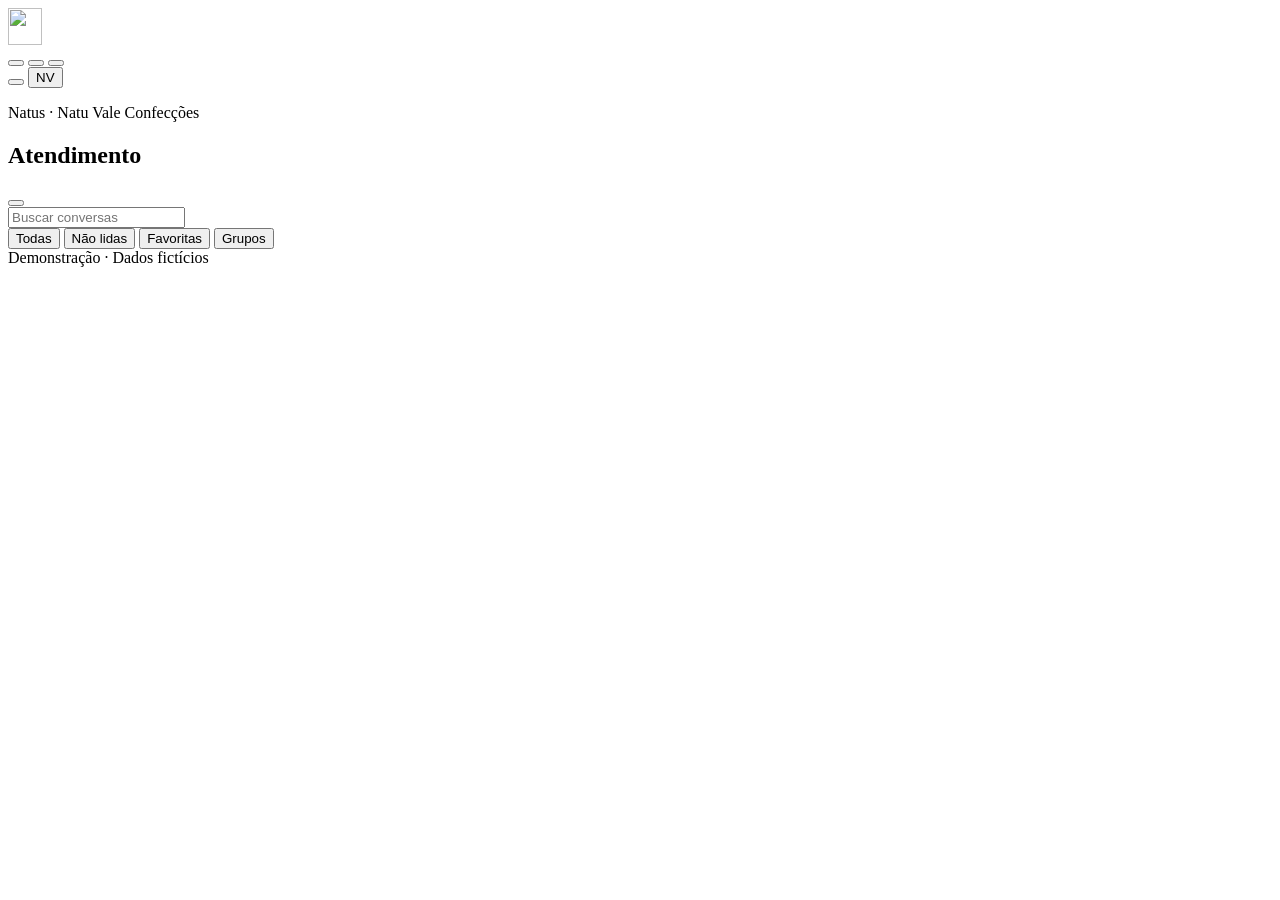
==== ChatBoot/interface/index.html @ 9f88e14d "Ok" ====
<!doctype html>
<html lang="pt-BR">
<head>
  <meta charset="utf-8">
  <meta name="viewport" content="width=device-width, initial-scale=1, viewport-fit=cover">
  <meta name="theme-color" content="#215037">
  <title>Natus · Atendimento Natu Vale</title>
  <link rel="icon" href="/favicon-natu-vale-circular.svg?v=3" type="image/svg+xml">
  <link rel="stylesheet" href="/interface/fonts.css">
  <link rel="stylesheet" href="/interface/styles.css">
  <script type="module" src="/interface/app.mjs"></script>
</head>
<body>
  <div class="app" id="app" data-view="list">
    <nav class="rail" aria-label="Navegação do Natus">
      <a class="brand-symbol" href="/interface/" aria-label="Natus — início"><img src="/logo-carregamento.svg" alt="" width="34" height="37"></a>
      <div class="rail-links">
        <button class="rail-button" type="button" data-nav="inbox" data-icon="chat" title="Caixa de entrada" aria-label="Caixa de entrada" aria-current="page"></button>
        <button class="rail-button" type="button" data-nav="archived" data-icon="archive" title="Arquivadas" aria-label="Arquivadas"></button>
        <button class="rail-button" type="button" data-nav="settings" data-icon="settings" title="Preferências" aria-label="Preferências"></button>
      </div>
      <button class="rail-button theme" id="theme" type="button" data-icon="moon" aria-label="Ativar modo escuro" title="Alternar tema"></button>
      <button class="profile" id="profile" type="button" aria-label="Perfil da equipe" title="Perfil da equipe">NV</button>
    </nav>

    <aside class="inbox" aria-label="Lista de conversas">
      <div class="inbox-top">
        <div class="inbox-title">
          <div><p class="product-name">Natus <span>·</span> Natu Vale Confecções</p><h1 id="inbox-title">Atendimento</h1></div>
          <button class="button icon-button new-chat" type="button" id="new-chat" data-icon="plus" aria-label="Nova conversa" title="Nova conversa"></button>
        </div>
        <label class="search" for="search"><span data-icon="search" aria-hidden="true"></span><input id="search" type="search" aria-label="Buscar conversas" placeholder="Buscar conversas" autocomplete="off"></label>
        <div class="filters" id="filters" role="group" aria-label="Filtrar conversas">
          <button type="button" data-filter="all" aria-pressed="true">Todas</button>
          <button type="button" data-filter="unread" aria-pressed="false">Não lidas</button>
          <button type="button" data-filter="favorite" aria-pressed="false">Favoritas</button>
          <button type="button" data-filter="group" aria-pressed="false">Grupos</button>
        </div>
      </div>
      <div class="queue" id="queue"></div>
      <footer class="inbox-footer"><span class="demo-dot" aria-hidden="true"></span> Demonstração <span aria-hidden="true">·</span> Dados fictícios</footer>
    </aside>

    <main class="conversation" aria-label="Conversa">
      <header class="conversation-head" id="conversation-head" hidden>
        <button class="button icon-button back" type="button" id="back" data-icon="back" aria-label="Voltar para conversas"></button>
        <div class="contact" id="contact"></div>
        <div class="conversation-actions">
          <button class="button icon-button" type="button" id="thread-search-toggle" data-icon="search" aria-label="Buscar na conversa" aria-expanded="false" aria-controls="thread-search" title="Buscar na conversa"></button>
          <button class="button icon-button" type="button" id="info" data-icon="info" aria-label="Detalhes da conversa" title="Detalhes da conversa"></button>
          <details class="dropdown" id="thread-menu">
            <summary class="button icon-button" data-icon="more" aria-label="Mais ações" title="Mais ações"></summary>
            <div class="menu" id="thread-actions"></div>
          </details>
        </div>
      </header>
      <div class="thread-search" id="thread-search" hidden>
        <label class="search" for="find-message"><span data-icon="search" aria-hidden="true"></span><input type="search" id="find-message" aria-label="Buscar mensagens" placeholder="Buscar mensagens" autocomplete="off"></label>
        <span id="search-result" role="status"></span>
      </div>
      <div class="conversation-stage">
        <div class="workspace-empty" id="workspace-empty" hidden>
          <img src="/logo-natu-vale.png" alt="" width="64" height="69">
          <h2>Selecione uma conversa</h2>
          <p>O histórico e as ferramentas de atendimento aparecem aqui.</p>
        </div>
        <div class="timeline" id="timeline" role="log" aria-label="Histórico de mensagens" tabindex="0"></div>
      </div>
      <footer class="conversation-foot" id="conversation-foot" hidden>
        <div class="reply-strip" id="replies" aria-label="Respostas rápidas">
          <span>Atalhos</span>
          <button type="button" data-reply="Olá! Como podemos ajudar?">Saudação</button>
          <button type="button" data-reply="Para preparar a proposta, pode informar a quantidade e a data desejada?">Pedir informações</button>
          <button type="button" data-reply="Obrigada pelo contato. Seguimos à disposição!">Agradecer</button>
        </div>
        <form id="composer" class="composer">
          <div class="pending-attachment" id="pending-attachment" hidden></div>
          <details class="dropdown composer-dropdown" id="composer-tools">
            <summary class="button icon-button" data-icon="plus" aria-label="Adicionar à mensagem" title="Adicionar à mensagem"></summary>
            <div class="menu composer-menu">
              <button id="attach" type="button" data-icon="clip">Anexar arquivo</button>
              <div class="emoji-list" role="group" aria-label="Emojis">
                <button type="button" data-emoji="😊" aria-label="Sorriso">😊</button><button type="button" data-emoji="👍" aria-label="Positivo">👍</button><button type="button" data-emoji="🙏" aria-label="Agradecimento">🙏</button><button type="button" data-emoji="💚" aria-label="Coração verde">💚</button>
              </div>
            </div>
          </details>
          <input id="attachment" type="file" hidden>
          <textarea id="message" aria-label="Escrever mensagem" placeholder="Escreva uma mensagem" rows="1" maxlength="4096"></textarea>
          <button class="button icon-button send" type="submit" data-icon="send" aria-label="Enviar mensagem" title="Enviar mensagem"></button>
        </form>
      </footer>
    </main>
  </div>
  <dialog class="dialog" id="dialog" aria-labelledby="dialog-title">
    <header><h2 id="dialog-title"></h2><button class="button icon-button" id="close-dialog" type="button" data-icon="close" aria-label="Fechar"></button></header>
    <div id="dialog-body"></div>
  </dialog>
  <div class="toast" id="toast" role="status" hidden></div>
</body>
</html>
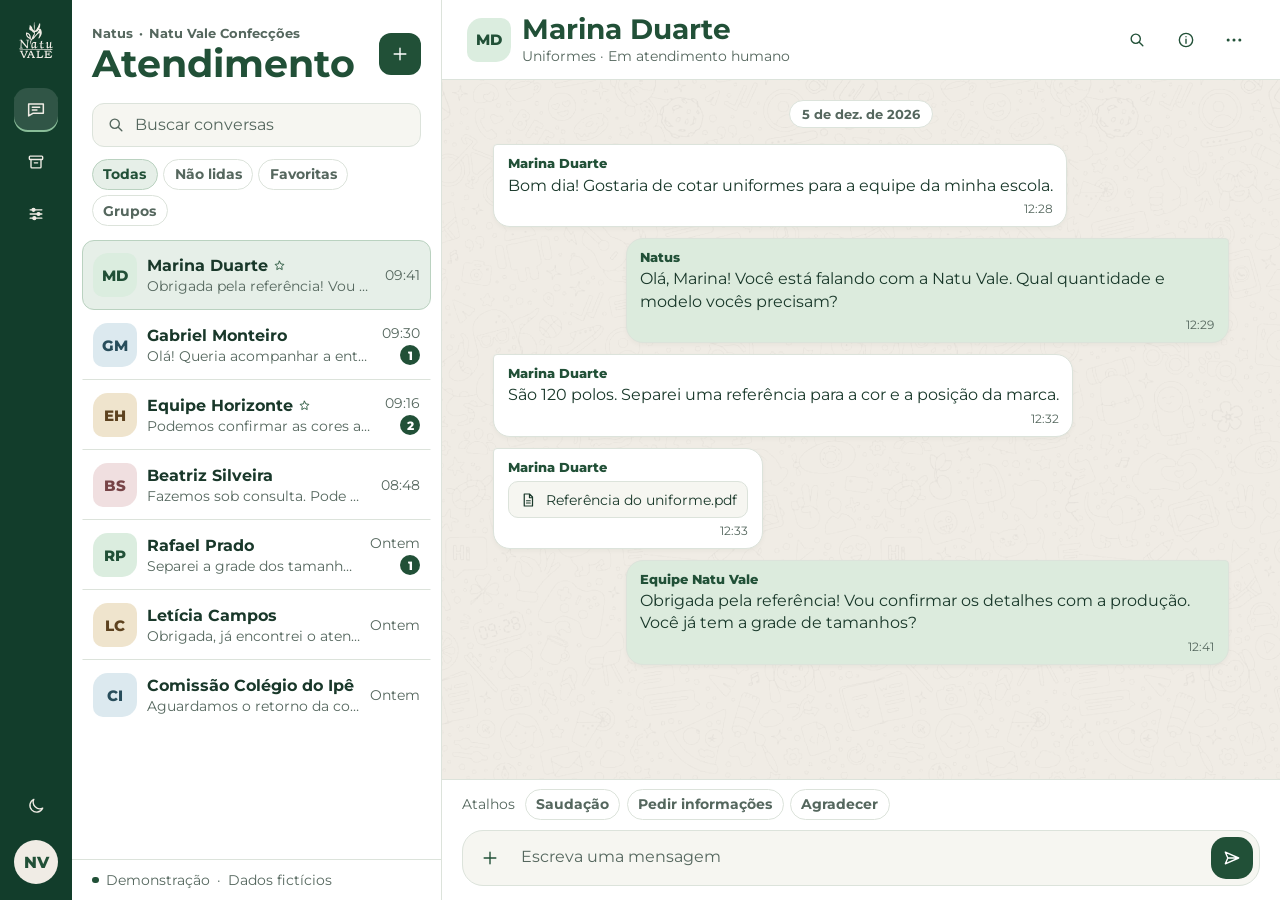
==== commit 12aeaf7c: "Corrigir entrada e caminhos da demonstração no GitHub Pages" ====
--- a/ChatBoot/interface/index.html
+++ b/ChatBoot/interface/index.html
@@ -5,15 +5,15 @@
   <meta name="viewport" content="width=device-width, initial-scale=1, viewport-fit=cover">
   <meta name="theme-color" content="#215037">
   <title>Natus · Atendimento Natu Vale</title>
-  <link rel="icon" href="/favicon-natu-vale-circular.svg?v=3" type="image/svg+xml">
-  <link rel="stylesheet" href="/interface/fonts.css">
-  <link rel="stylesheet" href="/interface/styles.css">
-  <script type="module" src="/interface/app.mjs"></script>
+  <link rel="icon" href="../favicon-natu-vale-circular.svg?v=3" type="image/svg+xml">
+  <link rel="stylesheet" href="./fonts.css">
+  <link rel="stylesheet" href="./styles.css">
+  <script type="module" src="./app.mjs"></script>
 </head>
 <body>
   <div class="app" id="app" data-view="list">
     <nav class="rail" aria-label="Navegação do Natus">
-      <a class="brand-symbol" href="/interface/" aria-label="Natus — início"><img src="/logo-carregamento.svg" alt="" width="34" height="37"></a>
+      <a class="brand-symbol" href="./" aria-label="Natus — início"><img src="../logo-carregamento.svg" alt="" width="34" height="37"></a>
       <div class="rail-links">
         <button class="rail-button" type="button" data-nav="inbox" data-icon="chat" title="Caixa de entrada" aria-label="Caixa de entrada" aria-current="page"></button>
         <button class="rail-button" type="button" data-nav="archived" data-icon="archive" title="Arquivadas" aria-label="Arquivadas"></button>
@@ -60,7 +60,7 @@
       </div>
       <div class="conversation-stage">
         <div class="workspace-empty" id="workspace-empty" hidden>
-          <img src="/logo-natu-vale.png" alt="" width="64" height="69">
+          <img src="../logo-natu-vale.png" alt="" width="64" height="69">
           <h2>Selecione uma conversa</h2>
           <p>O histórico e as ferramentas de atendimento aparecem aqui.</p>
         </div>
@@ -97,4 +97,4 @@
   </dialog>
   <div class="toast" id="toast" role="status" hidden></div>
 </body>
-</html>
+</html>
--- a/ChatBoot/interface/fonts.css
+++ b/ChatBoot/interface/fonts.css
@@ -0,0 +1,19 @@
+@font-face {
+  font-family: Montserrat;
+  src: url("./montserrat-400.ttf") format("truetype");
+  font-weight: 400;
+  font-display: swap;
+}
+@font-face {
+  font-family: Montserrat;
+  src: url("./montserrat-700.ttf") format("truetype");
+  font-weight: 700;
+  font-display: swap;
+}
+@font-face {
+  font-family: Montserrat;
+  src: url("./montserrat-800.ttf") format("truetype");
+  font-weight: 800;
+  font-display: swap;
+}
+:root { --natus-font: Montserrat, "Arial Rounded MT Bold", system-ui, sans-serif; }
--- a/ChatBoot/interface/styles.css
+++ b/ChatBoot/interface/styles.css
@@ -0,0 +1,315 @@
+:root {
+  color-scheme: light;
+  font-family: var(--natus-font);
+  color: #19382a;
+  background: #e8e9e2;
+  --shell: #ffffff;
+  --rail: #123d2b;
+  --rail-text: #f0ece5;
+  --rail-active: #ffffff20;
+  --surface: #ffffff;
+  --canvas: #f0ece5;
+  --soft: #f6f6f1;
+  --border: #dce3db;
+  --muted: #55675e;
+  --text: #19382a;
+  --heading: #215037;
+  --accent: #215037;
+  --accent-text: #ffffff;
+  --active: #e6efe8;
+  --active-border: #bad2c0;
+  --bubble-out: #dcebdd;
+  --focus: #448768;
+  --shadow: 0 24px 64px #0034191b;
+  --heading-font: var(--natus-font);
+}
+
+:root[data-theme="dark"] {
+  color-scheme: dark;
+  background: #101914;
+  --shell: #17231d;
+  --rail: #102a20;
+  --rail-active: #a8d9b930;
+  --surface: #192720;
+  --canvas: #121e18;
+  --soft: #202f27;
+  --border: #31483b;
+  --muted: #a9beb1;
+  --text: #e9f2eb;
+  --heading: #e9f2eb;
+  --accent: #b0d9ba;
+  --accent-text: #142f21;
+  --active: #263d30;
+  --active-border: #4c7159;
+  --bubble-out: #244535;
+  --focus: #9ac9a9;
+  --shadow: 0 24px 64px #0005;
+}
+
+* { box-sizing: border-box; }
+[hidden] { display: none !important; }
+body { margin: 0; min-width: 280px; color: var(--text); }
+:where(button, textarea, input) { font: inherit; }
+button { cursor: pointer; }
+button:disabled { opacity: .58; cursor: wait; }
+button, a, input, textarea, summary { -webkit-tap-highlight-color: transparent; }
+:focus-visible { outline: 2px solid var(--focus); outline-offset: 2px; }
+:is(h1, h2, p) { margin: 0; }
+svg { display: block; }
+button, summary { transition: background-color .18s ease, color .18s ease, border-color .18s ease; }
+
+.app {
+  display: grid;
+  grid-template-columns: 72px minmax(280px, 370px) minmax(0, 1fr);
+  width: 100%;
+  height: 100vh;
+  height: 100dvh;
+  overflow: hidden;
+  background: var(--shell);
+}
+
+.rail { display: flex; flex-direction: column; align-items: center; gap: 12px; padding: 16px 8px; background: var(--rail); color: var(--rail-text); }
+.brand-symbol { display: grid; place-items: center; width: 48px; height: 48px; margin-bottom: 12px; border-radius: 12px; }
+.brand-symbol img { width: 34px; height: auto; }
+.rail-links { display: grid; gap: 8px; }
+.rail-button, .profile { display: grid; place-items: center; width: 44px; height: 44px; border: 0; border-radius: 14px; background: transparent; color: inherit; }
+.rail-button:hover, .rail-button[aria-current] { background: var(--rail-active); }
+.rail-button { box-shadow: inset 0 -2px transparent; }
+.rail-button[aria-current] { box-shadow: inset 0 -2px #88bd98; }
+.rail-button:focus-visible, .profile:focus-visible, .brand-symbol:focus-visible { outline-color: #c6e4ce; }
+.rail .theme { margin-top: auto; }
+.profile { background: #f0ece5; color: #215037; border-radius: 50%; font-weight: 800; }
+.profile:hover { background: #dcebdd; }
+
+.inbox, .conversation { display: flex; flex-direction: column; min-height: 0; min-width: 0; }
+.inbox { background: var(--surface); border-right: 1px solid var(--border); }
+.inbox-top { padding: 25px 20px 12px; }
+.inbox-title { display: flex; justify-content: space-between; align-items: center; gap: 12px; margin-bottom: 20px; }
+.product-name { font-size: .8125rem; font-weight: 700; color: var(--muted); margin-bottom: 4px; }
+.product-name span { padding-inline: .15em; }
+.inbox-title h1 { color: var(--heading); font: 700 clamp(1.9rem, 3vw, 2.35rem)/1 var(--heading-font); }
+.button { display: inline-flex; align-items: center; justify-content: center; gap: .45rem; min-height: 42px; padding: .45rem .85rem; border: 1px solid var(--border); border-radius: 12px; background: var(--surface); color: var(--heading); font-weight: 700; }
+.button:hover { background: var(--soft); }
+.icon-button { padding: 0; width: 42px; height: 42px; flex: 0 0 42px; }
+.new-chat { background: var(--accent); color: var(--accent-text); border-color: transparent; }
+.new-chat:hover, .send:hover { background: var(--accent); filter: brightness(.92); }
+.search { display: flex; align-items: center; gap: .55rem; padding: 0 .8rem; background: var(--soft); border: 1px solid var(--border); border-radius: 12px; color: var(--muted); }
+.search input { width: 100%; min-width: 0; min-height: 42px; padding: .4rem 0; color: var(--text); border: 0; background: transparent; outline: none; }
+.search:focus-within { outline: 2px solid var(--focus); outline-offset: 1px; }
+.search input::placeholder, textarea::placeholder { color: var(--muted); opacity: 1; }
+.filters { display: flex; align-items: center; gap: .34rem; padding: 12px 0 0; flex-wrap: wrap; }
+.filters button, .reply-strip button { border: 1px solid var(--border); background: var(--surface); color: var(--muted); padding: .35rem .65rem; border-radius: 999px; font-size: .875rem; white-space: nowrap; font-weight: 700; }
+.filters button:hover, .reply-strip button:hover { background: var(--soft); color: var(--text); }
+.filters [aria-pressed="true"] { background: var(--active); border-color: var(--active-border); color: var(--heading); }
+.queue { min-height: 0; flex: 1; overflow: auto; scrollbar-width: thin; overscroll-behavior: contain; padding: 2px 10px 10px; }
+.queue-row {
+  display: grid;
+  grid-template-columns: auto minmax(0, 1fr) auto;
+  align-items: center;
+  gap: 10px;
+  width: 100%;
+  padding: 12px 10px;
+  text-align: left;
+  border: 1px solid transparent;
+  border-bottom-color: var(--border);
+  border-radius: 0;
+  background: transparent;
+  color: var(--text);
+}
+.queue-row:last-child { border-bottom-color: transparent; }
+.queue-row:hover { background: var(--soft); border-radius: 12px; }
+.queue-row[aria-pressed="true"] { background: var(--active); border-color: var(--active-border); border-radius: 12px; }
+.queue-row:focus-visible { outline-offset: -2px; }
+.avatar {
+  position: relative;
+  display: grid;
+  place-items: center;
+  flex: 0 0 auto;
+  width: 44px;
+  height: 44px;
+  border-radius: 15px 10px 15px 10px;
+  background: #dbeddf;
+  color: #215037;
+  font-size: .95rem;
+  font-weight: 800;
+}
+.avatar img { position: absolute; inset: 0; width: 100%; height: 100%; object-fit: cover; border-radius: inherit; }
+.avatar[data-tone="sand"] { background: #efe4cd; color: #5d421f; }
+.avatar[data-tone="rose"] { background: #f0dfe0; color: #774447; }
+.avatar[data-tone="blue"] { background: #dce9ef; color: #284d5b; }
+.queue-copy { display: grid; min-width: 0; gap: 3px; }
+.queue-name { display: flex; align-items: center; gap: 5px; min-width: 0; }
+.queue-name strong, .preview { white-space: nowrap; overflow: hidden; text-overflow: ellipsis; }
+.queue-name svg { flex: none; color: var(--heading); }
+.preview, .queue-meta, .contact-subtitle, .inbox-footer { color: var(--muted); font-size: .85rem; }
+.queue-meta { display: grid; justify-items: end; align-self: stretch; align-content: center; gap: 4px; white-space: nowrap; }
+.unread { min-width: 20px; min-height: 20px; display: grid; place-items: center; padding: 1px 5px; border-radius: 999px; background: var(--accent); color: var(--accent-text); font-weight: 800; font-size: .75rem; }
+.inbox-footer { display: flex; gap: .45rem; align-items: center; border-top: 1px solid var(--border); padding: .75rem 1.25rem; }
+.demo-dot { width: .43rem; height: .43rem; border-radius: 50%; background: var(--accent); }
+.empty-list { padding: 1rem .7rem; color: var(--muted); }
+
+.conversation { background: var(--canvas); }
+.conversation-head { display: flex; gap: .75rem; align-items: center; justify-content: space-between; min-height: 80px; padding: .8rem clamp(.85rem, 2vw, 1.55rem); background: var(--surface); border-bottom: 1px solid var(--border); }
+.contact { display: flex; align-items: center; flex: 1; min-width: 0; gap: .7rem; }
+.contact h2 { color: var(--heading); font: 700 clamp(1.35rem, 2.2vw, 1.8rem)/1.05 var(--heading-font); overflow-wrap: anywhere; }
+.contact-subtitle { margin-top: 3px; }
+.conversation-actions { display: flex; gap: .4rem; }
+.conversation-actions .button, .composer .icon-button { border-color: transparent; background: transparent; }
+.conversation-actions .button:hover, .composer .icon-button:hover { background: var(--soft); }
+.back { display: none; }
+.thread-search { display: flex; flex-wrap: wrap; align-items: center; gap: .5rem 1rem; padding: .5rem 1.25rem; background: var(--surface); border-bottom: 1px solid var(--border); }
+.thread-search .search { flex: 1; min-width: 150px; }
+.thread-search > span { color: var(--muted); font-size: .875rem; }
+
+.conversation-stage {
+  position: relative;
+  isolation: isolate;
+  display: flex;
+  flex-direction: column;
+  flex: 1;
+  min-height: 0;
+  background: var(--canvas);
+}
+.conversation-stage::before {
+  content: "";
+  position: absolute;
+  inset: 0;
+  pointer-events: none;
+  background: url("./fundo-conversas.png") repeat center top / clamp(300px, 34vw, 510px) auto;
+  filter: grayscale(1) brightness(1.06);
+  mix-blend-mode: multiply;
+  opacity: .62;
+}
+:root[data-theme="dark"] .conversation-stage::before {
+  filter: grayscale(1) brightness(1.06) invert(1);
+  mix-blend-mode: screen;
+  opacity: .44;
+}
+.timeline, .workspace-empty { position: relative; flex: 1; min-height: 0; }
+.timeline { overflow: auto; overscroll-behavior: contain; scrollbar-width: thin; padding: 18px clamp(1rem, 4vw, 4.5rem) 22px; }
+.timeline-inner { display: flex; flex-direction: column; align-items: flex-start; gap: .65rem; min-height: 100%; max-width: 920px; margin-inline: auto; }
+.chat-day { align-self: center; background: var(--surface); color: var(--muted); border: 1px solid var(--border); padding: .3rem .75rem; margin: .15rem 0 .35rem; border-radius: 999px; font-size: .82rem; font-weight: 700; }
+.message { max-width: min(82%, 42rem); padding: .65rem .85rem; background: var(--surface); border: 1px solid var(--border); border-radius: 4px 17px 17px 17px; overflow-wrap: anywhere; box-shadow: 0 2px 5px #102a200a; }
+.message.out { align-self: flex-end; background: var(--bubble-out); border-radius: 17px 4px 17px 17px; }
+.message-author { color: var(--heading); font-weight: 800; font-size: .84rem; display: block; margin-bottom: .2rem; }
+.message-text { line-height: 1.38; white-space: pre-wrap; }
+.message time { color: var(--muted); display: block; text-align: right; margin-top: .28rem; font-size: .76rem; }
+.message-file { display: flex; align-items: center; gap: .55rem; margin-top: .35rem; padding: .55rem .65rem; background: var(--soft); border: 1px solid var(--border); border-radius: 10px; font-size: .9rem; }
+.message-file svg { flex: none; }
+.mark { background: #f1d88a; color: #17231d; border-radius: 3px; }
+.workspace-empty { display: grid; place-content: center; justify-items: center; gap: .65rem; padding: 1rem; text-align: center; }
+.workspace-empty img { height: auto; }
+.workspace-empty h2 { color: var(--heading); font: 700 1.7rem var(--heading-font); }
+.workspace-empty p { color: var(--muted); }
+
+.conversation-foot { background: var(--surface); border-top: 1px solid var(--border); }
+.reply-strip { display: flex; align-items: center; gap: .4rem; padding: .55rem 1.25rem 0; flex-wrap: wrap; }
+.reply-strip > span { color: var(--muted); font-size: .85rem; margin-right: .2rem; }
+.composer {
+  display: grid;
+  grid-template-columns: auto minmax(0, 1fr) auto;
+  align-items: end;
+  gap: .35rem;
+  margin: .65rem clamp(.6rem, 2vw, 1.25rem) .9rem;
+  padding: .35rem;
+  border: 1px solid var(--border);
+  border-radius: 21px;
+  background: var(--soft);
+}
+.composer:focus-within { border-color: var(--focus); }
+.composer textarea {
+  width: 100%;
+  min-height: 42px;
+  max-height: 120px;
+  resize: none;
+  field-sizing: content;
+  padding: .65rem .3rem;
+  border: 0;
+  outline: none;
+  background: transparent;
+  color: var(--text);
+}
+.composer .send {
+  background: var(--accent);
+  color: var(--accent-text);
+  border-color: transparent;
+  border-radius: 15px;
+}
+.composer .send:hover { background: var(--accent); filter: brightness(.92); }
+.pending-attachment { grid-column: 1 / -1; display: flex; align-items: center; gap: .45rem; padding: .25rem .45rem; overflow-wrap: anywhere; color: var(--muted); font-size: .875rem; }
+.pending-attachment button { min-height: 32px; }
+
+.dropdown { position: relative; }
+.dropdown summary { list-style: none; cursor: pointer; }
+.dropdown summary::-webkit-details-marker { display: none; }
+.menu {
+  position: absolute;
+  inset: calc(100% + .35rem) 0 auto auto;
+  z-index: 4;
+  width: max-content;
+  max-width: min(240px, 75vw);
+  padding: .35rem;
+  border: 1px solid var(--border);
+  border-radius: 13px;
+  background: var(--surface);
+  box-shadow: var(--shadow);
+}
+.menu button { display: flex; width: 100%; min-height: 40px; padding: .35rem .65rem; border: 0; border-radius: 8px; align-items: center; color: var(--text); background: transparent; text-align: left; }
+.menu button:hover { background: var(--soft); }
+.composer-menu { inset: auto auto calc(100% + .5rem) 0; }
+#attach { gap: .5rem; }
+.emoji-list { display: flex; border-top: 1px solid var(--border); padding-top: .2rem; }
+.emoji-list button { justify-content: center; font-size: 1.15rem; }
+.dialog { width: min(450px, calc(100% - 24px)); max-height: calc(100dvh - 24px); padding: 0; overflow: auto; border-radius: 18px; border: 1px solid var(--border); background: var(--surface); color: var(--text); box-shadow: var(--shadow); }
+.dialog::backdrop { background: #031c12a0; }
+.dialog header { display: flex; justify-content: space-between; align-items: center; gap: 1rem; padding: .8rem 1.1rem; border-bottom: 1px solid var(--border); }
+.dialog h2 { color: var(--heading); font: 700 1.65rem var(--heading-font); }
+#dialog-body { padding: 1.1rem; }
+#dialog-body form, .dialog-stack { display: grid; gap: .75rem; }
+#dialog-body label { display: grid; gap: .25rem; font-weight: 700; }
+#dialog-body input { padding: .6rem; border: 1px solid var(--border); border-radius: 10px; background: var(--soft); color: var(--text); }
+.dialog-stack p { color: var(--muted); }
+.toast { position: fixed; inset: auto 1rem 1rem auto; max-width: calc(100% - 2rem); z-index: 10; background: var(--rail); color: var(--rail-text); border-radius: 14px; box-shadow: var(--shadow); padding: .65rem 1rem; }
+
+@media (prefers-reduced-motion: no-preference) {
+  @keyframes appear { from { opacity: 0; transform: translateY(5px); } to { opacity: 1; transform: translateY(0); } }
+  :is(.rail-button, .profile, .button, .filters button, .reply-strip button, .menu button) {
+    transition: background-color .2s ease, color .2s ease, border-color .2s ease, box-shadow .22s ease, transform .16s ease;
+  }
+  :is(.rail-button, .profile, .button, .filters button, .reply-strip button, .menu button):active:not(:disabled) {
+    transform: scale(.95);
+  }
+  .rail-button svg { transition: transform .2s ease; }
+  .rail-button[aria-current] svg { transform: scale(1.1); }
+  .dialog[open], .toast:not([hidden]), .thread-search:not([hidden]) { animation: appear .18s ease both; }
+  .queue-row[aria-pressed="true"] { animation: appear .18s ease both; }
+  .dropdown::details-content { opacity: 0; transition: opacity .18s ease, content-visibility .18s allow-discrete; }
+  .dropdown[open]::details-content { opacity: 1; }
+}
+@media (max-width: 920px) {
+  .app { grid-template-columns: 60px minmax(245px, 300px) minmax(0, 1fr); }
+  .inbox-top { padding-inline: 14px; }
+}
+@media (max-width: 690px) {
+  .app { grid-template-columns: minmax(0, 1fr); grid-template-rows: minmax(0, 1fr) auto; height: 100dvh; min-height: 0; border: 0; }
+  .inbox, .conversation { grid-row: 1; border-right: 0; }
+  .app[data-view="list"] .conversation, .app[data-view="chat"] .inbox { display: none; }
+  .rail { grid-row: 2; flex-direction: row; justify-content: center; padding: .35rem .55rem max(.35rem, env(safe-area-inset-bottom)); gap: .35rem; }
+  .rail-links { display: flex; gap: .35rem; }
+  .brand-symbol { margin: 0 auto 0 0; width: 42px; }
+  .brand-symbol img { width: 28px; }
+  .rail .theme { margin: 0 0 0 auto; }
+  .rail-button, .profile { width: 40px; height: 40px; border-radius: 12px; }
+  .inbox-top { padding-top: 18px; }
+  .back { display: inline-flex; }
+  .conversation-head { min-height: 70px; gap: .4rem; }
+  .conversation-head .contact .avatar { display: none; }
+  .conversation-actions { gap: 0; }
+  .conversation-actions .icon-button { width: 36px; flex-basis: 36px; }
+  .message { max-width: 91%; }
+  .reply-strip { padding-inline: .65rem; }
+}
+@media (max-width: 350px) {
+  .profile { display: none; }
+  .reply-strip > span { display: none; }
+}
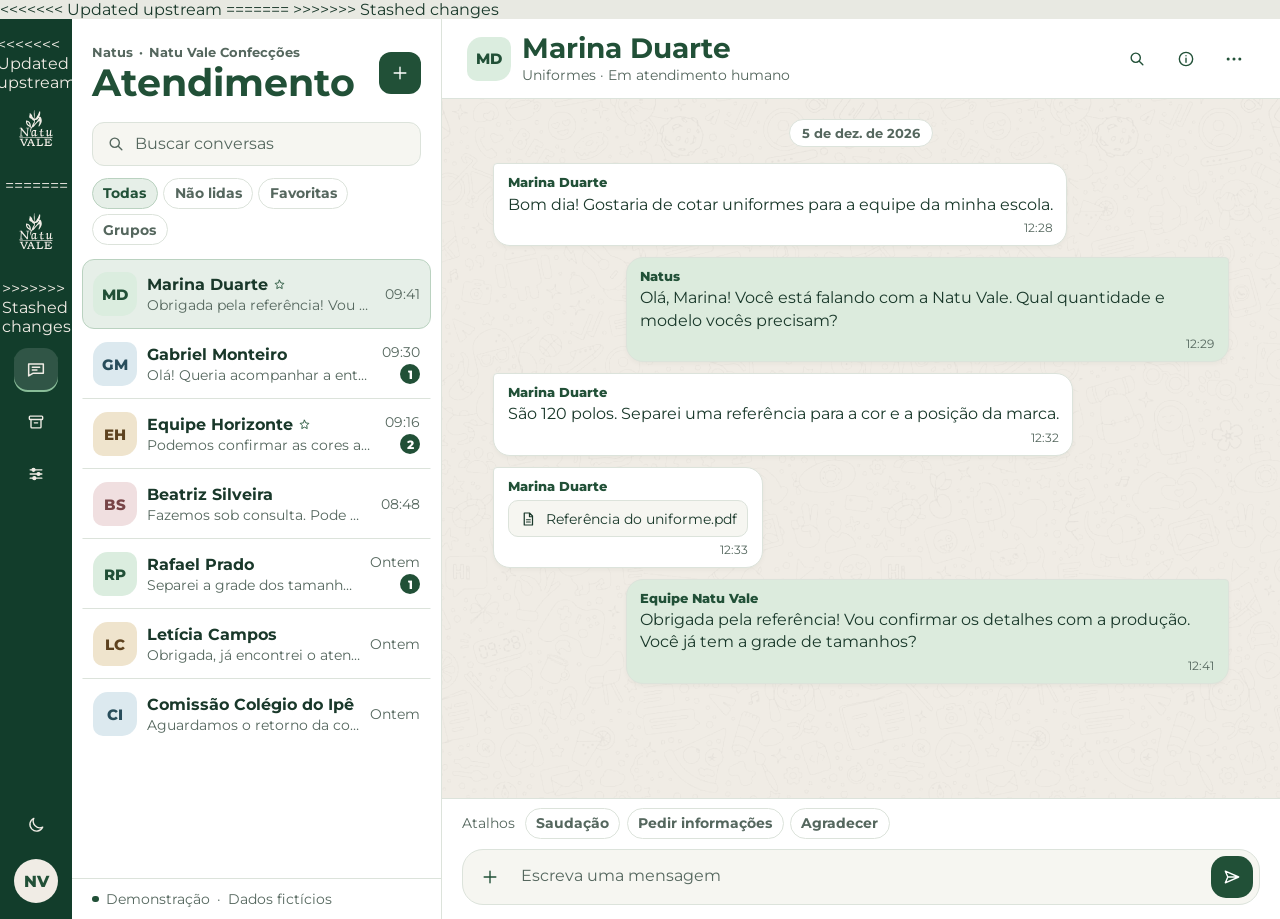
==== commit a0284fbe: "Ok" ====
--- a/ChatBoot/interface/index.html
+++ b/ChatBoot/interface/index.html
@@ -5,7 +5,11 @@
   <meta name="viewport" content="width=device-width, initial-scale=1, viewport-fit=cover">
   <meta name="theme-color" content="#215037">
   <title>Natus · Atendimento Natu Vale</title>
+<<<<<<< Updated upstream
   <link rel="icon" href="../favicon-natu-vale-circular.svg?v=3" type="image/svg+xml">
+=======
+  <link rel="icon" href="../assets/favicon-natu-vale-circular.svg?v=3" type="image/svg+xml">
+>>>>>>> Stashed changes
   <link rel="stylesheet" href="./fonts.css">
   <link rel="stylesheet" href="./styles.css">
   <script type="module" src="./app.mjs"></script>
@@ -13,7 +17,11 @@
 <body>
   <div class="app" id="app" data-view="list">
     <nav class="rail" aria-label="Navegação do Natus">
+<<<<<<< Updated upstream
       <a class="brand-symbol" href="./" aria-label="Natus — início"><img src="../logo-carregamento.svg" alt="" width="34" height="37"></a>
+=======
+      <a class="brand-symbol" href="./" aria-label="Natus — início"><img src="../assets/logo-carregamento.svg" alt="" width="34" height="37"></a>
+>>>>>>> Stashed changes
       <div class="rail-links">
         <button class="rail-button" type="button" data-nav="inbox" data-icon="chat" title="Caixa de entrada" aria-label="Caixa de entrada" aria-current="page"></button>
         <button class="rail-button" type="button" data-nav="archived" data-icon="archive" title="Arquivadas" aria-label="Arquivadas"></button>
@@ -60,7 +68,11 @@
       </div>
       <div class="conversation-stage">
         <div class="workspace-empty" id="workspace-empty" hidden>
+<<<<<<< Updated upstream
           <img src="../logo-natu-vale.png" alt="" width="64" height="69">
+=======
+          <img src="../assets/logo-natu-vale.png" alt="" width="64" height="69">
+>>>>>>> Stashed changes
           <h2>Selecione uma conversa</h2>
           <p>O histórico e as ferramentas de atendimento aparecem aqui.</p>
         </div>
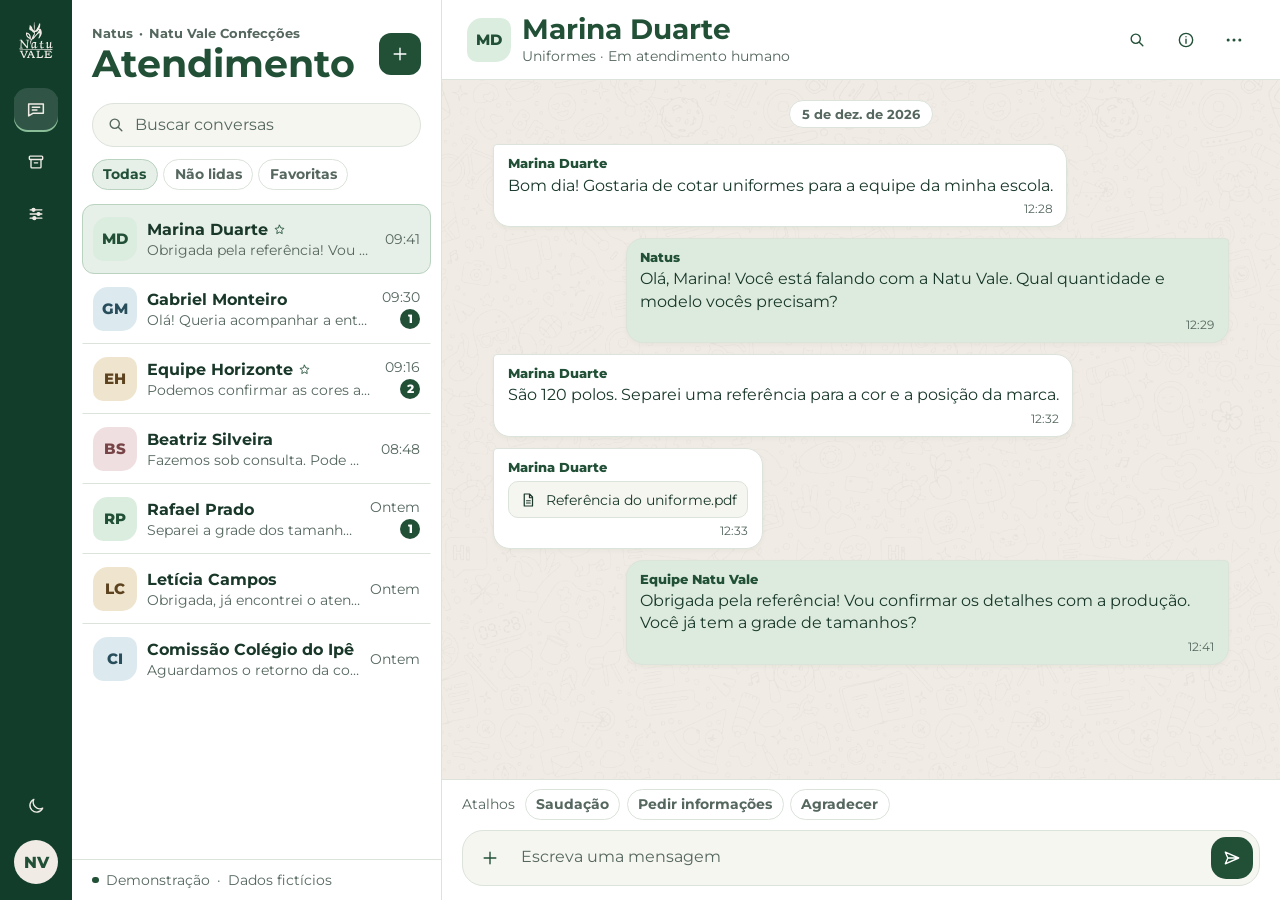
==== commit 9be0c16f: "Remover filtro Grupos e resolver caminhos de marca da demonstração" ====
--- a/ChatBoot/interface/index.html
+++ b/ChatBoot/interface/index.html
@@ -5,11 +5,7 @@
   <meta name="viewport" content="width=device-width, initial-scale=1, viewport-fit=cover">
   <meta name="theme-color" content="#215037">
   <title>Natus · Atendimento Natu Vale</title>
-<<<<<<< Updated upstream
-  <link rel="icon" href="../favicon-natu-vale-circular.svg?v=3" type="image/svg+xml">
-=======
   <link rel="icon" href="../assets/favicon-natu-vale-circular.svg?v=3" type="image/svg+xml">
->>>>>>> Stashed changes
   <link rel="stylesheet" href="./fonts.css">
   <link rel="stylesheet" href="./styles.css">
   <script type="module" src="./app.mjs"></script>
@@ -17,11 +13,7 @@
 <body>
   <div class="app" id="app" data-view="list">
     <nav class="rail" aria-label="Navegação do Natus">
-<<<<<<< Updated upstream
-      <a class="brand-symbol" href="./" aria-label="Natus — início"><img src="../logo-carregamento.svg" alt="" width="34" height="37"></a>
-=======
       <a class="brand-symbol" href="./" aria-label="Natus — início"><img src="../assets/logo-carregamento.svg" alt="" width="34" height="37"></a>
->>>>>>> Stashed changes
       <div class="rail-links">
         <button class="rail-button" type="button" data-nav="inbox" data-icon="chat" title="Caixa de entrada" aria-label="Caixa de entrada" aria-current="page"></button>
         <button class="rail-button" type="button" data-nav="archived" data-icon="archive" title="Arquivadas" aria-label="Arquivadas"></button>
@@ -42,7 +34,6 @@
           <button type="button" data-filter="all" aria-pressed="true">Todas</button>
           <button type="button" data-filter="unread" aria-pressed="false">Não lidas</button>
           <button type="button" data-filter="favorite" aria-pressed="false">Favoritas</button>
-          <button type="button" data-filter="group" aria-pressed="false">Grupos</button>
         </div>
       </div>
       <div class="queue" id="queue"></div>
@@ -68,11 +59,7 @@
       </div>
       <div class="conversation-stage">
         <div class="workspace-empty" id="workspace-empty" hidden>
-<<<<<<< Updated upstream
-          <img src="../logo-natu-vale.png" alt="" width="64" height="69">
-=======
           <img src="../assets/logo-natu-vale.png" alt="" width="64" height="69">
->>>>>>> Stashed changes
           <h2>Selecione uma conversa</h2>
           <p>O histórico e as ferramentas de atendimento aparecem aqui.</p>
         </div>
--- a/ChatBoot/interface/styles.css
+++ b/ChatBoot/interface/styles.css
@@ -93,7 +93,7 @@
 .icon-button { padding: 0; width: 42px; height: 42px; flex: 0 0 42px; }
 .new-chat { background: var(--accent); color: var(--accent-text); border-color: transparent; }
 .new-chat:hover, .send:hover { background: var(--accent); filter: brightness(.92); }
-.search { display: flex; align-items: center; gap: .55rem; padding: 0 .8rem; background: var(--soft); border: 1px solid var(--border); border-radius: 12px; color: var(--muted); }
+.search { display: flex; align-items: center; gap: .55rem; padding: 0 .8rem; background: var(--soft); border: 1px solid var(--border); border-radius: 999px; color: var(--muted); }
 .search input { width: 100%; min-width: 0; min-height: 42px; padding: .4rem 0; color: var(--text); border: 0; background: transparent; outline: none; }
 .search:focus-within { outline: 2px solid var(--focus); outline-offset: 1px; }
 .search input::placeholder, textarea::placeholder { color: var(--muted); opacity: 1; }
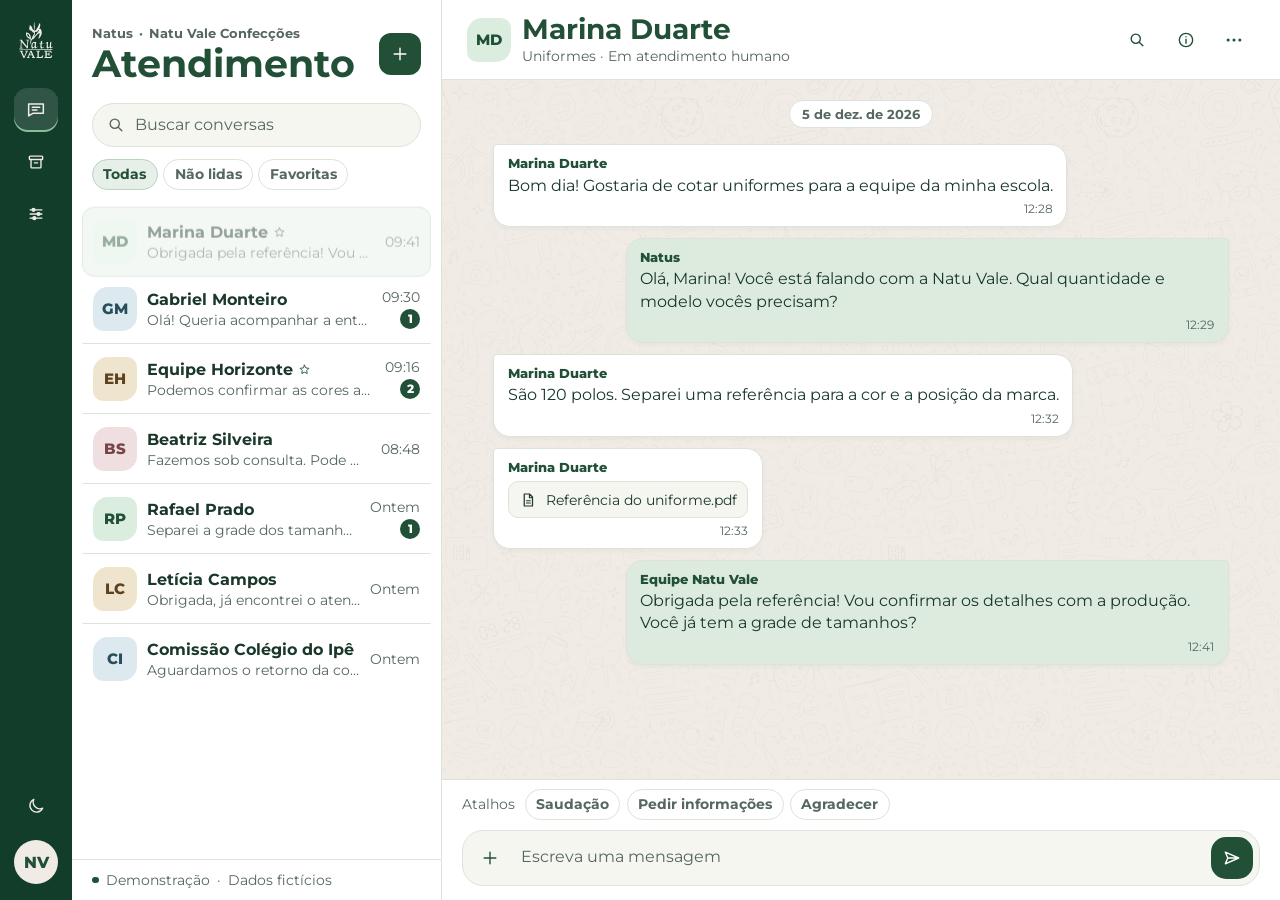
==== commit 30e5d604: "Organiza a demonstração do Natus para abertura direta e hospedagem" ====
--- a/ChatBoot/interface/index.html
+++ b/ChatBoot/interface/index.html
@@ -2,98 +2,11 @@
 <html lang="pt-BR">
 <head>
   <meta charset="utf-8">
-  <meta name="viewport" content="width=device-width, initial-scale=1, viewport-fit=cover">
-  <meta name="theme-color" content="#215037">
+  <meta name="viewport" content="width=device-width, initial-scale=1">
+  <meta http-equiv="refresh" content="0; url=../publicar/index.html">
   <title>Natus · Atendimento Natu Vale</title>
-  <link rel="icon" href="../assets/favicon-natu-vale-circular.svg?v=3" type="image/svg+xml">
-  <link rel="stylesheet" href="./fonts.css">
-  <link rel="stylesheet" href="./styles.css">
-  <script type="module" src="./app.mjs"></script>
 </head>
 <body>
-  <div class="app" id="app" data-view="list">
-    <nav class="rail" aria-label="Navegação do Natus">
-      <a class="brand-symbol" href="./" aria-label="Natus — início"><img src="../assets/logo-carregamento.svg" alt="" width="34" height="37"></a>
-      <div class="rail-links">
-        <button class="rail-button" type="button" data-nav="inbox" data-icon="chat" title="Caixa de entrada" aria-label="Caixa de entrada" aria-current="page"></button>
-        <button class="rail-button" type="button" data-nav="archived" data-icon="archive" title="Arquivadas" aria-label="Arquivadas"></button>
-        <button class="rail-button" type="button" data-nav="settings" data-icon="settings" title="Preferências" aria-label="Preferências"></button>
-      </div>
-      <button class="rail-button theme" id="theme" type="button" data-icon="moon" aria-label="Ativar modo escuro" title="Alternar tema"></button>
-      <button class="profile" id="profile" type="button" aria-label="Perfil da equipe" title="Perfil da equipe">NV</button>
-    </nav>
-
-    <aside class="inbox" aria-label="Lista de conversas">
-      <div class="inbox-top">
-        <div class="inbox-title">
-          <div><p class="product-name">Natus <span>·</span> Natu Vale Confecções</p><h1 id="inbox-title">Atendimento</h1></div>
-          <button class="button icon-button new-chat" type="button" id="new-chat" data-icon="plus" aria-label="Nova conversa" title="Nova conversa"></button>
-        </div>
-        <label class="search" for="search"><span data-icon="search" aria-hidden="true"></span><input id="search" type="search" aria-label="Buscar conversas" placeholder="Buscar conversas" autocomplete="off"></label>
-        <div class="filters" id="filters" role="group" aria-label="Filtrar conversas">
-          <button type="button" data-filter="all" aria-pressed="true">Todas</button>
-          <button type="button" data-filter="unread" aria-pressed="false">Não lidas</button>
-          <button type="button" data-filter="favorite" aria-pressed="false">Favoritas</button>
-        </div>
-      </div>
-      <div class="queue" id="queue"></div>
-      <footer class="inbox-footer"><span class="demo-dot" aria-hidden="true"></span> Demonstração <span aria-hidden="true">·</span> Dados fictícios</footer>
-    </aside>
-
-    <main class="conversation" aria-label="Conversa">
-      <header class="conversation-head" id="conversation-head" hidden>
-        <button class="button icon-button back" type="button" id="back" data-icon="back" aria-label="Voltar para conversas"></button>
-        <div class="contact" id="contact"></div>
-        <div class="conversation-actions">
-          <button class="button icon-button" type="button" id="thread-search-toggle" data-icon="search" aria-label="Buscar na conversa" aria-expanded="false" aria-controls="thread-search" title="Buscar na conversa"></button>
-          <button class="button icon-button" type="button" id="info" data-icon="info" aria-label="Detalhes da conversa" title="Detalhes da conversa"></button>
-          <details class="dropdown" id="thread-menu">
-            <summary class="button icon-button" data-icon="more" aria-label="Mais ações" title="Mais ações"></summary>
-            <div class="menu" id="thread-actions"></div>
-          </details>
-        </div>
-      </header>
-      <div class="thread-search" id="thread-search" hidden>
-        <label class="search" for="find-message"><span data-icon="search" aria-hidden="true"></span><input type="search" id="find-message" aria-label="Buscar mensagens" placeholder="Buscar mensagens" autocomplete="off"></label>
-        <span id="search-result" role="status"></span>
-      </div>
-      <div class="conversation-stage">
-        <div class="workspace-empty" id="workspace-empty" hidden>
-          <img src="../assets/logo-natu-vale.png" alt="" width="64" height="69">
-          <h2>Selecione uma conversa</h2>
-          <p>O histórico e as ferramentas de atendimento aparecem aqui.</p>
-        </div>
-        <div class="timeline" id="timeline" role="log" aria-label="Histórico de mensagens" tabindex="0"></div>
-      </div>
-      <footer class="conversation-foot" id="conversation-foot" hidden>
-        <div class="reply-strip" id="replies" aria-label="Respostas rápidas">
-          <span>Atalhos</span>
-          <button type="button" data-reply="Olá! Como podemos ajudar?">Saudação</button>
-          <button type="button" data-reply="Para preparar a proposta, pode informar a quantidade e a data desejada?">Pedir informações</button>
-          <button type="button" data-reply="Obrigada pelo contato. Seguimos à disposição!">Agradecer</button>
-        </div>
-        <form id="composer" class="composer">
-          <div class="pending-attachment" id="pending-attachment" hidden></div>
-          <details class="dropdown composer-dropdown" id="composer-tools">
-            <summary class="button icon-button" data-icon="plus" aria-label="Adicionar à mensagem" title="Adicionar à mensagem"></summary>
-            <div class="menu composer-menu">
-              <button id="attach" type="button" data-icon="clip">Anexar arquivo</button>
-              <div class="emoji-list" role="group" aria-label="Emojis">
-                <button type="button" data-emoji="😊" aria-label="Sorriso">😊</button><button type="button" data-emoji="👍" aria-label="Positivo">👍</button><button type="button" data-emoji="🙏" aria-label="Agradecimento">🙏</button><button type="button" data-emoji="💚" aria-label="Coração verde">💚</button>
-              </div>
-            </div>
-          </details>
-          <input id="attachment" type="file" hidden>
-          <textarea id="message" aria-label="Escrever mensagem" placeholder="Escreva uma mensagem" rows="1" maxlength="4096"></textarea>
-          <button class="button icon-button send" type="submit" data-icon="send" aria-label="Enviar mensagem" title="Enviar mensagem"></button>
-        </form>
-      </footer>
-    </main>
-  </div>
-  <dialog class="dialog" id="dialog" aria-labelledby="dialog-title">
-    <header><h2 id="dialog-title"></h2><button class="button icon-button" id="close-dialog" type="button" data-icon="close" aria-label="Fechar"></button></header>
-    <div id="dialog-body"></div>
-  </dialog>
-  <div class="toast" id="toast" role="status" hidden></div>
+  <a href="../publicar/index.html">Abrir demonstração do Natus</a>
 </body>
-</html>
+</html>
